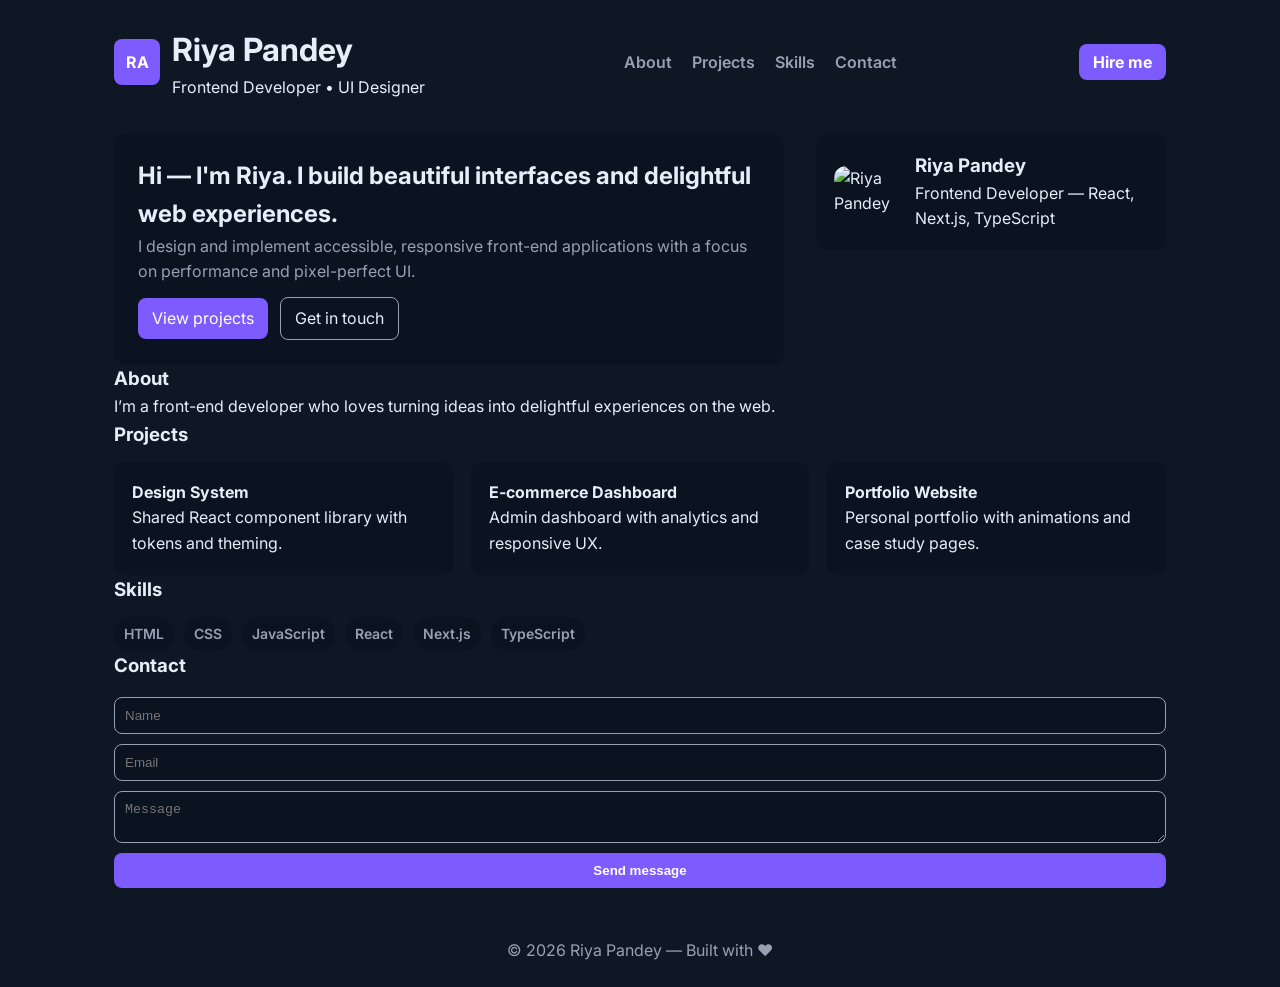
==== Portfolio/index.html @ f3c7619e "portofolio" ====
<!doctype html>
<html lang="en">
<head>
  <meta charset="utf-8" />
  <meta name="viewport" content="width=device-width,initial-scale=1" />
  <title>Riya Pandey — Portfolio</title>

  <link href="https://fonts.googleapis.com/css2?family=Inter:wght@300;400;600;700;800&display=swap" rel="stylesheet">
  <link rel="stylesheet" href="styles.css">
  <link rel="JavaScript" href="script.js">
</head>
<body>
  <div class="container">
    <header>
      <a class="brand" href="#">
        <div class="logo">RA</div>
        <div>
          <h1>Riya Pandey</h1>
          <p>Frontend Developer • UI Designer</p>
        </div>
      </a>

      <nav>
        <a href="#about">About</a>
        <a href="#projects">Projects</a>
        <a href="#skills">Skills</a>
        <a href="#contact">Contact</a>
      </nav>

      <div class="header-actions">
        <button class="menu-btn" id="menuBtn">☰</button>
        <a class="cta" href="#contact">Hire me</a>
        <button id="themeToggle" class="menu-btn">🌗</button>
      </div>
    </header>

    <main>
      <section class="hero" id="home">
        <div class="hero-left">
          <div class="hero-card">
            <h2>Hi — I'm Riya. I build beautiful interfaces and delightful web experiences.</h2>
            <p class="subtitle">I design and implement accessible, responsive front-end applications with a focus on performance and pixel-perfect UI.</p>
            <div class="actions">
              <a class="btn" href="#projects">View projects</a>
              <a class="btn secondary" href="#contact">Get in touch</a>
            </div>
          </div>
        </div>

        <aside>
          <div class="profile">
            <div class="avatar">
              <img src="avatar.jpg" alt="Riya Pandey">
            </div>
            <div class="profile-info">
              <h3>Riya Pandey</h3>
              <p>Frontend Developer — React, Next.js, TypeScript</p>
            </div>
          </div>
        </aside>
      </section>

      <section id="about">
        <h3>About</h3>
        <p>I’m a front-end developer who loves turning ideas into delightful experiences on the web.</p>
      </section>

      <section id="projects">
        <h3>Projects</h3>
        <div class="projects">
          <article class="project">
            <h4>Design System</h4>
            <p>Shared React component library with tokens and theming.</p>
          </article>

          <article class="project">
            <h4>E-commerce Dashboard</h4>
            <p>Admin dashboard with analytics and responsive UX.</p>
          </article>

          <article class="project">
            <h4>Portfolio Website</h4>
            <p>Personal portfolio with animations and case study pages.</p>
          </article>
        </div>
      </section>

      <section id="skills">
        <h3>Skills</h3>
        <div class="skills">
          <span class="chip">HTML</span>
          <span class="chip">CSS</span>
          <span class="chip">JavaScript</span>
          <span class="chip">React</span>
          <span class="chip">Next.js</span>
          <span class="chip">TypeScript</span>
        </div>
      </section>

      <section id="contact">
        <h3>Contact</h3>
        <form id="contactForm">
          <input id="name" placeholder="Name" required>
          <input id="email" type="email" placeholder="Email" required>
          <textarea id="message" placeholder="Message" required></textarea>
          <button id="submitBtn" class="submit">Send message</button>
          <div id="formStatus"></div>
        </form>
      </section>

      <footer>
        © <span id="year"></span> Riya Pandey — Built with ❤️
      </footer>
    </main>
  </div>

  <div id="mobileNav" class="mobile-nav hidden">
    <button id="menuClose" class="menu-btn">✕</button>
    <a href="#about" class="mobile-link">About</a>
    <a href="#projects" class="mobile-link">Projects</a>
    <a href="#skills" class="mobile-link">Skills</a>
    <a href="#contact" class="mobile-link">Contact</a>
  </div>

  <script src="script.js"></script>
</body>
</html>
---- Portfolio/styles.css ----
:root {
  --bg: #0f1724;
  --text: #e6eef8;
  --muted: #98a0b3;
  --accent: #7c5cff;
  --card: #0b1220;
}

html.light {
  --bg: #f7f9fc;
  --text: #061024;
  --muted: #6b7280;
  --accent: #6b46ff;
  --card: #ffffff;
}

* { box-sizing: border-box; margin: 0; padding: 0; }

body {
  background: var(--bg);
  color: var(--text);
  font-family: "Inter", sans-serif;
  line-height: 1.6;
}

.container {
  max-width: 1100px;
  margin: 0 auto;
  padding: 24px;
}

header {
  display: flex;
  justify-content: space-between;
  align-items: center;
}

.logo {
  width: 46px;
  height: 46px;
  background: var(--accent);
  border-radius: 8px;
  color: white;
  display: grid;
  place-items: center;
  font-weight: bold;
}

.brand {
  display: flex;
  gap: 12px;
  align-items: center;
  text-decoration: none;
  color: var(--text);
}

nav a {
  color: var(--muted);
  text-decoration: none;
  margin-left: 16px;
  font-weight: 600;
}

nav a:hover {
  color: var(--text);
}

.cta {
  background: var(--accent);
  color: white;
  text-decoration: none;
  padding: 8px 14px;
  border-radius: 8px;
  font-weight: bold;
}

.hero {
  display: grid;
  grid-template-columns: 1fr 350px;
  gap: 32px;
  margin-top: 32px;
}

.hero-card {
  background: var(--card);
  padding: 24px;
  border-radius: 12px;
}

.subtitle {
  color: var(--muted);
}

.actions {
  margin-top: 12px;
}

.btn {
  background: var(--accent);
  color: white;
  text-decoration: none;
  padding: 8px 14px;
  border-radius: 8px;
  margin-right: 8px;
  display: inline-block;
}

.btn.secondary {
  background: transparent;
  border: 1px solid var(--muted);
  color: var(--text);
}

.profile {
  background: var(--card);
  border-radius: 12px;
  padding: 18px;
  display: flex;
  align-items: center;
  gap: 12px;
}

.avatar img {
  width: 100px;
  height: 100px;
  border-radius: 12px;
  object-fit: cover;
}

.projects {
  display: grid;
  grid-template-columns: repeat(auto-fit, minmax(260px, 1fr));
  gap: 18px;
  margin-top: 12px;
}

.project {
  background: var(--card);
  padding: 18px;
  border-radius: 12px;
}

.skills {
  display: flex;
  flex-wrap: wrap;
  gap: 10px;
  margin-top: 12px;
}

.chip {
  background: var(--card);
  color: var(--muted);
  border-radius: 999px;
  padding: 6px 10px;
  font-weight: 600;
  font-size: 14px;
}

form {
  margin-top: 16px;
  display: flex;
  flex-direction: column;
  gap: 10px;
}

input, textarea {
  background: var(--card);
  border: 1px solid var(--muted);
  border-radius: 8px;
  padding: 10px;
  color: var(--text);
}

.submit {
  background: var(--accent);
  color: white;
  border: none;
  padding: 10px;
  border-radius: 8px;
  font-weight: bold;
}

footer {
  margin-top: 40px;
  text-align: center;
  color: var(--muted);
}

.menu-btn {
  background: none;
  border: 1px solid var(--muted);
  color: var(--text);
  padding: 6px 10px;
  border-radius: 6px;
  cursor: pointer;
  display: none;
}

.mobile-nav {
  position: fixed;
  inset: 0;
  background: rgba(0, 0, 0, 0.9);
  color: white;
  display: flex;
  flex-direction: column;
  gap: 18px;
  align-items: center;
  justify-content: center;
}

.hidden {
  display: none;
}

@media (max-width: 800px) {
  nav { display: none; }
  .menu-btn { display: inline-block; }
  .hero { grid-template-columns: 1fr; }
}
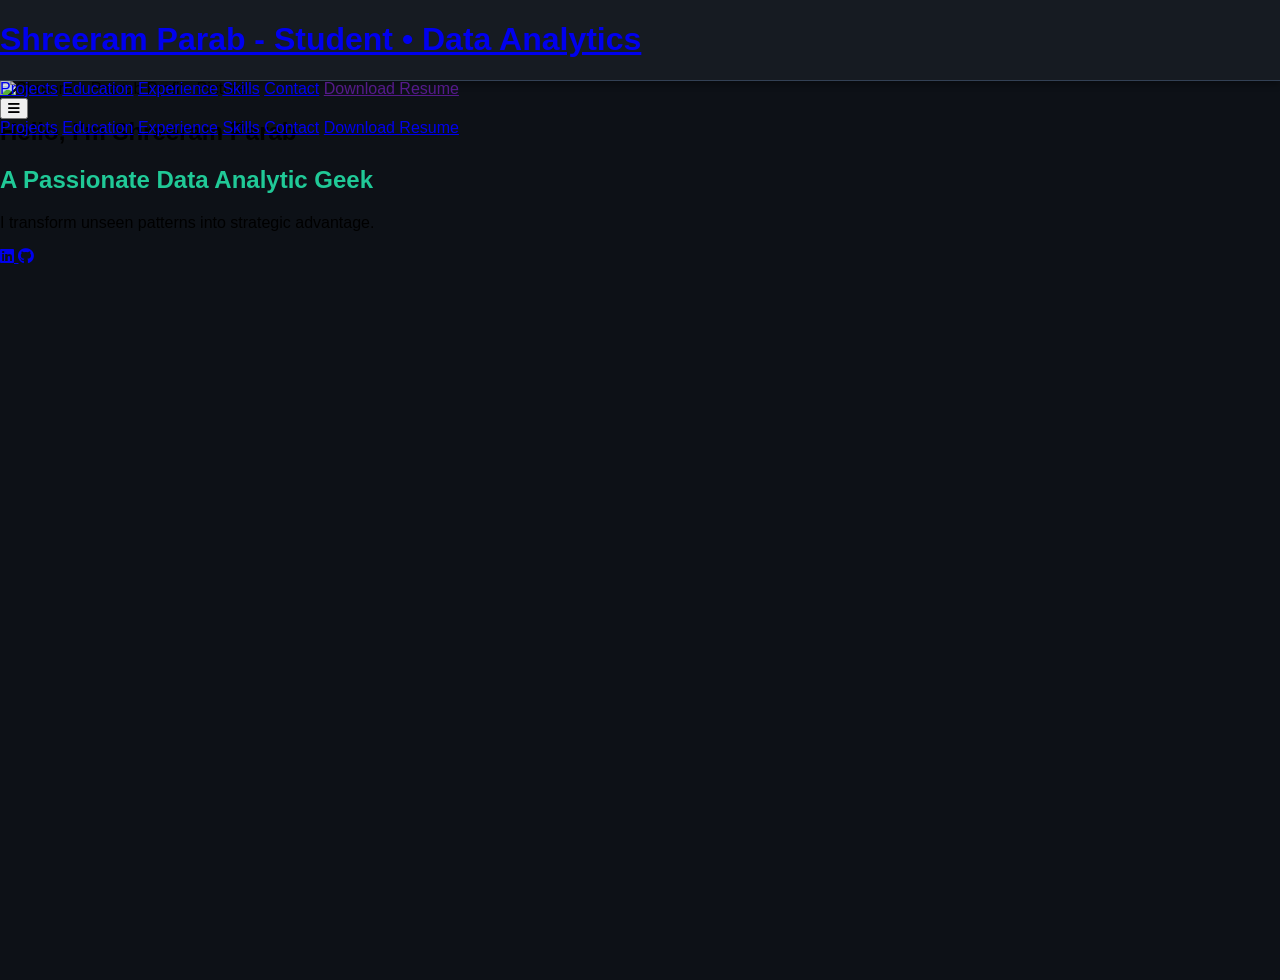
==== commit 3706537f: "okay" ====
--- a/Portfolio/index.html
+++ b/Portfolio/index.html
@@ -1,127 +1,421 @@
-<!doctype html>
+<!DOCTYPE html>
 <html lang="en">
 <head>
-  <meta charset="utf-8" />
-  <meta name="viewport" content="width=device-width,initial-scale=1" />
-  <title>Riya Pandey — Portfolio</title>
-
-  <link href="https://fonts.googleapis.com/css2?family=Inter:wght@300;400;600;700;800&display=swap" rel="stylesheet">
-  <link rel="stylesheet" href="styles.css">
-  <link rel="JavaScript" href="script.js">
+    <meta charset="UTF-8">
+    <meta name="viewport" content="width=device-width, initial-scale=1.0">
+    <title>Shreeram Parab</title>
+    <!-- Tailwind CDN for styling -->
+    <script src="https://cdn.tailwindcss.com"></script>
+    <!-- Load Font Awesome for icons -->
+    <link rel="stylesheet" href="https://cdnjs.cloudflare.com/ajax/libs/font-awesome/6.5.2/css/all.min.css">
+    <style>
+        /* Apply Inter font, smooth scrolling, and ensure full height capability */
+        html, body {
+            height: 100%;
+            margin: 0;
+            padding: 0;
+        }
+        body {
+            font-family: 'Inter', sans-serif;
+            scroll-behavior: smooth;
+            background-color: #0d1117; /* Base background for safety */
+            overflow: hidden; /* Prevent body scroll */
+        }
+
+        /* Defines the fixed header position */
+        .fixed-header {
+            position: fixed;
+            top: 0;
+            left: 0;
+            right: 0;
+            z-index: 20;
+            height: 5rem; /* Matches header height */
+            background-color: #161b22; 
+            border-bottom: 1px solid #334155;
+            box-shadow: 0 4px 6px rgba(0, 0, 0, 0.3);
+        }
+
+        /* Defines the main scrollable content area */
+        .content-container {
+            /* Start content 5rem (header height) below the top */
+            margin-top: 5rem;
+            height: calc(100vh - 5rem);
+            overflow-y: auto; /* This is where the scroll happens */
+            background-color: #0d1117; /* Main background color for content */
+            scroll-behavior: smooth;
+        }
+
+        /* Fix for Anchor Links: When scrolling to an ID, the content will start 5rem down */
+        .content-container section[id] {
+            scroll-margin-top: 5rem; 
+        }
+
+        /* Custom card style for a clean, modern look (secondary color from Dash) */
+        .portfolio-card {
+            background-color: #1e293b; /* A dark slate blue */
+            box-shadow: 0 6px 10px rgba(0, 0, 0, 0.4);
+            transition: transform 0.3s ease, box-shadow 0.3s ease;
+            border: 1px solid #334155; /* Subtle border */
+        }
+        /* Hover effect for cards */
+        .hover-lift:hover {
+            transform: translateY(-4px);
+            box-shadow: 0 10px 15px rgba(0, 0, 0, 0.5);
+        }
+        /* Custom primary color to match Dash's 'info' (a bright teal/cyan) */
+        .text-info-primary {
+            color: #20c997; 
+        }
+        
+        /* Hero section will fill the remaining height of the viewport */
+        #hero {
+            min-height: calc(100vh - 5rem);
+        }
+        
+        /* All subsequent sections only need min-h-screen to maintain the "full page" feel */
+        section:not(#hero) {
+            min-height: 100vh;
+        }
+
+        /* Styling for the scrollbar */
+        .content-container::-webkit-scrollbar {
+            width: 8px;
+        }
+        .content-container::-webkit-scrollbar-thumb {
+            background-color: #334155;
+            border-radius: 10px;
+        }
+    </style>
 </head>
-<body>
-  <div class="container">
-    <header>
-      <a class="brand" href="#">
-        <div class="logo">RA</div>
-        <div>
-          <h1>Riya Pandey</h1>
-          <p>Frontend Developer • UI Designer</p>
+<body class="text-gray-200">
+
+    <!-- Header / Navbar Section (FIXED TOP) -->
+    <header id="home" class="fixed-header">
+        <div class="max-w-7xl mx-auto px-4 sm:px-6 lg:px-8 py-4 flex justify-between items-center h-full">
+            <!-- Navbar Brand: Links to the Hero section -->
+            <a href="#hero" id="home-link" class="hover:text-teal-300 transition-colors">
+                <h1 class="text-xl font-bold text-teal-400">Shreeram Parab - Student • Data Analytics</h1>
+            </a>
+            
+            <!-- Desktop Navigation Links -->
+            <nav class="hidden md:flex space-x-6 items-center">
+                <a href="#projects" class="text-gray-300 hover:text-teal-400 transition-colors font-medium">Projects</a>
+                <a href="#education" class="text-gray-300 hover:text-teal-400 transition-colors font-medium">Education</a>
+                <a href="#experience" class="text-gray-300 hover:text-teal-400 transition-colors font-medium">Experience</a>
+                <a href="#skills" class="text-gray-300 hover:text-teal-400 transition-colors font-medium">Skills</a>
+                <a href="#about-contact" class="text-gray-300 hover:text-teal-400 transition-colors font-medium">Contact</a>
+                <!-- Resume Button -->
+                <a href="" download="Shreeram_Parab_Resume.pdf"
+                    class="bg-teal-600 text-white font-semibold py-2 px-4 rounded-full hover:bg-teal-500 transition-all hover-lift text-sm">
+                    Download Resume
+                </a>
+            </nav>
+            
+            <!-- Mobile Menu Button -->
+            <button id="mobile-menu-button" class="md:hidden text-gray-300 hover:text-teal-400">
+                <i class="fas fa-bars text-xl"></i>
+            </button>
         </div>
-      </a>
-
-      <nav>
-        <a href="#about">About</a>
-        <a href="#projects">Projects</a>
-        <a href="#skills">Skills</a>
-        <a href="#contact">Contact</a>
-      </nav>
-
-      <div class="header-actions">
-        <button class="menu-btn" id="menuBtn">☰</button>
-        <a class="cta" href="#contact">Hire me</a>
-        <button id="themeToggle" class="menu-btn">🌗</button>
-      </div>
+        
+        <!-- Mobile Menu Dropdown -->
+        <div id="mobile-menu" class="hidden md:hidden px-4 pb-4 space-y-2 text-center border-t border-gray-700 bg-[#161b22]">
+            <a href="#projects" class="block py-2 text-gray-300 hover:bg-gray-700 rounded transition-colors">Projects</a>
+            <a href="#education" class="block py-2 text-gray-300 hover:bg-gray-700 rounded transition-colors">Education</a>
+            <a href="#experience" class="block py-2 text-gray-300 hover:bg-gray-700 rounded transition-colors">Experience</a>
+            <a href="#skills" class="block py-2 text-gray-300 hover:bg-gray-700 rounded transition-colors">Skills</a>
+            <a href="#about-contact" class="block py-2 text-gray-300 hover:bg-gray-700 rounded transition-colors">Contact</a>
+            <a href="./assets/Rutuja_More_Resume.pdf" download="Rutuja_More_Resume.pdf"
+                class="block py-2 bg-teal-600 text-white font-semibold rounded hover:bg-teal-500 transition-all mt-2">
+                Download Resume
+            </a>
+        </div>
     </header>
 
-    <main>
-      <section class="hero" id="home">
-        <div class="hero-left">
-          <div class="hero-card">
-            <h2>Hi — I'm Riya. I build beautiful interfaces and delightful web experiences.</h2>
-            <p class="subtitle">I design and implement accessible, responsive front-end applications with a focus on performance and pixel-perfect UI.</p>
-            <div class="actions">
-              <a class="btn" href="#projects">View projects</a>
-              <a class="btn secondary" href="#contact">Get in touch</a>
+    <!-- Main Scrollable Content Container -->
+    <div class="content-container">
+
+        <main>
+
+            <!-- 1. Hero Section (ID: hero) - Full Viewport Height minus Header Height -->
+            <section id="hero" class="min-h-[calc(100vh-5rem)] bg-[#0d1117] flex items-center justify-center p-4"> 
+                
+                <div class="max-w-7xl mx-auto w-full flex flex-col md:grid md:grid-cols-12 gap-6 md:gap-10 items-center justify-center py-10">
+                    
+                    <!-- Image Column (Right Aligned on Desktop, Top of Content on Mobile) -->
+                    <div class="md:col-span-5 order-1 md:order-2 flex justify-center md:justify-end py-6 md:py-0">
+                        <img 
+                            src="./assets/Image.jpeg" 
+                            onerror="this.onerror=null; this.src='https://placehold.co/224x224/1e2b3e/cccccc?text=Profile+Image';" 
+                            alt="Shreeram Paarab Profile Picture" 
+                            class="w-56 h-56 md:w-72 md:h-72 object-cover rounded-full border-4 border-info-primary shadow-xl"
+                        >
+                    </div>
+
+                    <!-- Text/Logos Column (Left Aligned on Desktop) -->
+                    <div class="md:col-span-7 space-y-4 order-2 md:order-1 text-center md:text-left">
+                        <h1 class="text-4xl sm:text-6xl font-extrabold text-white">Hello, I'm Shreeram Parab</h1>
+                        <h2 class="text-2xl sm:text-3xl font-semibold text-info-primary mb-4">A Passionate Data Analytic Geek</h2>
+                        
+                        <!-- FIX: Explicitly centered text on mobile for better appearance -->
+                        <p class="text-lg text-gray-400 leading-relaxed max-w-xl mx-auto md:mx-0 text-center md:text-left">
+                            I transform unseen patterns into strategic advantage.
+                        </p>
+                        
+                        <!-- Social Links -->
+                        <div class="flex flex-wrap gap-5 pt-6 justify-center md:justify-start">
+                            <!-- LinkedIn -->
+                            <a href="https://www.linkedin.com/in/shreeram-parab-90a14a377/" target="_blank" aria-label="LinkedIn" class="text-[#0a66c2] hover:text-teal-400 transition-colors">
+                                <i class="fab fa-linkedin text-3xl"></i>
+                            </a> 
+                            <!-- GitHub -->
+                            <a href="https://github.com/shreeramparab" target="_blank" aria-label="GitHub" class="text-white hover:text-teal-400 transition-colors">
+                                <i class="fab fa-github text-3xl"></i>
+                            </a> 
+                        </div>
+                    </div>
+                </div>
+            </section>
+
+
+            <!-- 2. Projects Section (ID: projects) -->
+            <section id="projects" class="min-h-screen bg-[#1e1e2f] flex items-center justify-center p-4">
+                <!-- FIX: Reduced vertical padding on mobile (py-10) -->
+                <div class="max-w-7xl mx-auto w-full py-10 md:py-20">
+                    <h2 class="text-4xl font-extrabold text-info-primary mb-10 text-center">Projects</h2>
+                    <div class="grid grid-cols-1 md:grid-cols-2 lg:grid-cols-3 gap-8">
+                        
+                        <!-- Project Card 1: Cafe Sales Dashboard -->
+                        <div class="portfolio-card p-6 rounded-xl hover-lift flex flex-col justify-between">
+                            <div>
+                                <h3 class="text-xl font-semibold text-teal-400 mb-3 border-b border-gray-600 pb-2">Cafe Sales Dashboard in Excel</h3>
+                                <!-- FIX: Removed text-justify and reduced mb-4 to mb-2 for tighter spacing -->
+                                <p class="text-gray-400 mb-2 text-sm leading-normal text-left">
+                                    Built an interactive Excel Cafe Sales Dashboard by cleaning raw sales data, creating calculated fields, analyzing trends with PivotTables, and visualizing monthly revenue, top categories, payment mix, and average order value using charts and slicers in a cafe-themed layout.
+                                </p>
+                            </div>
+                            <a href="./assets/cafe-sales.png" target="_blank" 
+                                class="mt-4 inline-block bg-teal-600 text-white font-semibold py-2 px-4 rounded hover:bg-teal-500 transition-colors text-center text-sm">
+                                View Dashboard Image
+                            </a>
+                        </div>
+                        
+                        <!-- NEW Project Card 2: Upcoming Project -->
+                        <div class="portfolio-card p-6 rounded-xl flex flex-col justify-between text-center border-dashed border-2 border-teal-600">
+                            <div>
+                                <h3 class="text-xl font-semibold text-teal-400 mb-3 border-b border-gray-600 pb-2">Upcoming Project</h3>
+                                <p class="text-gray-400 mb-4 text-sm leading-relaxed text-center py-8">
+                                    <i class="fas fa-hammer text-4xl text-teal-500 mb-4 opacity-75"></i><br>
+                                    Stay Tuned! Building something exciting...
+                                </p>
+                            </div>
+                            <button disabled
+                                class="mt-4 inline-block bg-gray-700 text-gray-400 font-semibold py-2 px-4 rounded text-center text-sm cursor-not-allowed">
+                                In Progress
+                            </button>
+                        </div>
+                        
+                        <!-- NEW Project Card 3: Upcoming Project -->
+                        <div class="portfolio-card p-6 rounded-xl flex flex-col justify-between text-center border-dashed border-2 border-teal-600">
+                            <div>
+                                <h3 class="text-xl font-semibold text-teal-400 mb-3 border-b border-gray-600 pb-2">Upcoming Project</h3>
+                                <p class="text-gray-400 mb-4 text-sm leading-relaxed text-center py-8">
+                                    <i class="fas fa-chart-line text-4xl text-teal-500 mb-4 opacity-75"></i><br>
+                                    Stay Tuned! Building something exciting...
+                                </p>
+                            </div>
+                            <button disabled
+                                class="mt-4 inline-block bg-gray-700 text-gray-400 font-semibold py-2 px-4 rounded text-center text-sm cursor-not-allowed">
+                                In Progress
+                            </button>
+                        </div>
+                    </div>
+                </div>
+            </section>
+
+            <!-- 3. Education Section (ID: education) -->
+            <section id="education" class="min-h-screen bg-[#0d1117] flex items-center justify-center p-4">
+                <!-- FIX: Reduced vertical padding on mobile (py-10) -->
+                <div class="max-w-7xl mx-auto w-full py-10 md:py-20">
+                    <h2 class="text-4xl font-extrabold text-white mb-10 text-center">Education</h2>
+                    <div class="grid grid-cols-1 md:grid-cols-2 gap-8">
+                        
+                        <!-- MS Card -->
+                        <div class="portfolio-card p-6 rounded-xl hover-lift">
+                            <h3 class="text-xl font-semibold text-info-primary mb-1 text-left">Master of Science in Data Analytics</h3>
+                            <p class="text-sm text-gray-500 mb-4 text-left">University of Mumbai (2025 - 2027)</p>
+                            <!-- FIX: Removed sm:space-y-2 and text-justify for tighter, left-aligned bullet points -->
+                            <ul class="list-disc list-outside ml-6 text-gray-400 space-y-1 text-sm text-left">
+                                <li>Specialization in Time Series Analysis, Machine Learning, Deep Learning, and Data Visualization. Coursework includes Regression, Statistical Methods, Data Mining, and NLP.</li>
+                            </ul>
+                        </div>
+
+                        <!-- B.Tech Card -->
+                        <div class="portfolio-card p-6 rounded-xl hover-lift">
+                            <h3 class="text-xl font-semibold text-info-primary mb-1 text-left">Bachelor of Technology in Information Technology </h3>
+                            <p class="text-sm text-gray-500 mb-4 text-left">Model College Of Science & Commerce (2022-2025) </p>
+                            <!-- FIX: Removed sm:space-y-2 and text-justify for tighter, left-aligned bullet points -->
+                            <ul class="list-disc list-outside ml-6 text-gray-400 space-y-1 text-sm text-left">
+                                <li>Specialization in Information Technology and Software Development.</li>
+                                <li>Gained hands-on experience through practical projects and real-world applications.</li>
+                            </ul>
+                        </div>
+                    </div>
+                </div>
+            </section>
+            <!-- 4. Experience Section (ID: experience)
+            <section id="experience" class="min-h-screen bg-[#1e1e2f] flex items-center justify-center p-4">
+                <div class="max-w-7xl mx-auto w-full py-10 md:py-20">
+                    <h2 class="text-4xl font-extrabold text-info-primary mb-10 text-center">Experience</h2>
+                    <div class="max-w-4xl mx-auto">
+                        <div class="portfolio-card p-8 rounded-xl hover-lift">
+                            <h3 class="text-2xl font-semibold text-info-primary text-left">Senior Data Analyst</h3>
+                            <p class="text-sm text-gray-500 mb-4 text-left">Skandha Media Services Pvt Ltd. (2023 - 2025)</p>
+                            <ul class="list-disc list-outside ml-6 text-gray-400 space-y-2 text-base text-left">
+                                <li>Led a team of 3 analysts, working with different sports clients using multiple tools, improving project delivery efficiency by 20%.</li>
+                                <li>Developed real-time dashboards using ELK Stack, Grafana, and Datadog, increasing ad compliance tracking accuracy by 95%.</li>
+                                <li>Automated reporting processes with Python, reducing manual effort by 40% and improving operational efficiency.</li>
+                            </ul>
+                        </div>
+                    </div>
+                </div>
+            </section> -->
+            
+            <!-- 5. Skills Section (ID: skills) -->
+            <section id="skills" class="min-h-screen bg-[#0d1117] flex items-center justify-center p-4">
+                <!-- FIX: Reduced vertical padding on mobile (py-10) -->
+                <div class="max-w-7xl mx-auto w-full py-10 md:py-20">
+                    <h2 class="text-4xl font-extrabold text-white mb-10 text-center">Skills</h2>
+                    <div class="grid grid-cols-1 md:grid-cols-2 gap-8">
+                        
+                        <!-- Technical Expertise Card -->
+                        <div class="portfolio-card p-6 rounded-xl hover-lift">
+                            <h3 class="text-xl font-semibold text-info-primary mb-4 border-b border-gray-600 pb-2 text-left">Technical Expertise</h3>
+                            <div class="flex flex-wrap gap-2">
+                                <span class="px-3 py-1 bg-teal-800/70 text-white font-medium rounded-full text-sm">Excel</span>
+                                <span class="px-3 py-1 bg-teal-800/70 text-white font-medium rounded-full text-sm">MySQL</span>
+                                <span class="px-3 py-1 bg-teal-800/70 text-white font-medium rounded-full text-sm">Power BI</span>
+                                <span class="px-3 py-1 bg-teal-800/70 text-white font-medium rounded-full text-sm">Python (Pandas, NumPy, Matplotlib)</span>
+                            <!--<span class="px-3 py-1 bg-teal-800/70 text-white font-medium rounded-full text-sm">ELK Stack (Elasticsearch, Logstash, Kibana)</span>
+                                <span class="px-3 py-1 bg-teal-800/70 text-white font-medium rounded-full text-sm">Linux (Ubuntu)</span>
+                                <span class="px-3 py-1 bg-teal-800/70 text-white font-medium rounded-full text-sm">Grafana</span>
+                                <span class="px-3 py-1 bg-teal-800/70 text-white font-medium rounded-full text-sm">Datadog</span>-->
+                            </div>
+                        </div>
+
+                        <!-- Methodology & Concepts Card -->
+                        <div class="portfolio-card p-6 rounded-xl hover-lift">
+                            <h3 class="text-xl font-semibold text-info-primary mb-4 border-b border-gray-600 pb-2 text-left">Methodology & Concepts</h3>
+                            <div class="flex flex-wrap gap-2">
+                                <span class="px-3 py-1 bg-yellow-700/70 text-white font-medium rounded-full text-sm">Data Analysis, Cleaning & Preprocessing</span>
+                                <span class="px-3 py-1 bg-yellow-700/70 text-white font-medium rounded-full text-sm">Statistical & Predictive Modeling</span>
+                                <span class="px-3 py-1 bg-yellow-700/70 text-white font-medium rounded-full text-sm">Machine Learning & Data Mining</span>
+                                <span class="px-3 py-1 bg-yellow-700/70 text-white font-medium rounded-full text-sm">Business Insights & Decision Support</span>
+                            </div>
+                        </div>
+                    </div>
+                </div>
+            </section>
+
+            <!-- 6. About & Contact Section (ID: about-contact) -->
+            <section id="about-contact" class="min-h-screen bg-[#1e1e2f] flex items-center justify-center p-4">
+                <!-- FIX: Reduced vertical padding on mobile (py-10) and inner card spacing -->
+                <div class="max-w-4xl mx-auto w-full py-10 md:py-20 portfolio-card p-4 sm:p-8 rounded-xl shadow-2xl">
+                    
+                    <h2 class="text-4xl font-extrabold text-info-primary mb-10 text-center">About Me & Contact</h2>
+
+                    <h3 class="text-2xl font-semibold text-info-primary mb-3 text-left">About Me</h3>
+                    <!-- FIX: Removed text-justify and reduced bottom margin/padding for better density -->
+                    <p class="text-gray-300 leading-relaxed mb-4 border-b border-gray-600 pb-4 text-left">
+                        Hello, I’m Shreeram Parab, a passionate Data Analyst geek. During my college days, I was exploring different fields to find my true interest, and in my final year, a subject on Business Intelligence sparked my curiosity. Through practical projects and hands-on work, I discovered my passion for analyzing data and turning it into actionable insights. Since then, I have focused on building my expertise in data analytics, working on real-world projects, and understanding the critical role data plays in decision-making. Currently, I am pursuing a Master of Science in Data Analytics from Mumbai University to further enhance my skills and knowledge in the field.
+                    </p>
+                    
+                    <h3 class="text-2xl font-semibold text-info-primary mb-4 text-left">Contact</h3>
+                    
+                    <!-- Contact Information -->
+                    <div class="space-y-2">
+                        <!-- Mobile Number -->
+                        <p class="flex items-center text-gray-300">
+                            <i class="fas fa-phone-alt text-info-primary text-xl w-6"></i>
+                            <a href="tel:+918451962848" class="hover:text-white transition-colors text-lg ml-2">+91 8451962848</a>
+                        </p>
+                        
+                        <!-- Email -->
+                        <p class="flex items-center text-gray-300">
+                            <i class="fas fa-envelope text-info-primary text-xl w-6"></i>
+                            <a href="mailto:shreeramparab18@gmail.com" class="hover:text-white transition-colors text-lg ml-2">shreeramparab18@gmail.com</a>
+                        </p>
+                        
+                        <!-- Location -->
+                        <p class="flex items-center text-gray-300">
+                            <i class="fas fa-map-marker-alt text-info-primary text-xl w-6"></i>
+                            <span class="text-lg ml-2">Mumbai, Maharashtra</span>
+                        </p>
+                    </div>
+                </div>
+            </section>
+
+        </main>
+
+        <!-- Footer (Standard Height) -->
+        <footer class="bg-[#161b22] border-t border-gray-700/50">
+            <div class="max-w-7xl mx-auto px-4 sm:px-6 lg:px-8 py-6 text-center text-gray-400 text-sm">
+                &copy; Shreeram Parab. All rights reserved.
             </div>
-          </div>
-        </div>
-
-        <aside>
-          <div class="profile">
-            <div class="avatar">
-              <img src="avatar.jpg" alt="Riya Pandey">
-            </div>
-            <div class="profile-info">
-              <h3>Riya Pandey</h3>
-              <p>Frontend Developer — React, Next.js, TypeScript</p>
-            </div>
-          </div>
-        </aside>
-      </section>
-
-      <section id="about">
-        <h3>About</h3>
-        <p>I’m a front-end developer who loves turning ideas into delightful experiences on the web.</p>
-      </section>
-
-      <section id="projects">
-        <h3>Projects</h3>
-        <div class="projects">
-          <article class="project">
-            <h4>Design System</h4>
-            <p>Shared React component library with tokens and theming.</p>
-          </article>
-
-          <article class="project">
-            <h4>E-commerce Dashboard</h4>
-            <p>Admin dashboard with analytics and responsive UX.</p>
-          </article>
-
-          <article class="project">
-            <h4>Portfolio Website</h4>
-            <p>Personal portfolio with animations and case study pages.</p>
-          </article>
-        </div>
-      </section>
-
-      <section id="skills">
-        <h3>Skills</h3>
-        <div class="skills">
-          <span class="chip">HTML</span>
-          <span class="chip">CSS</span>
-          <span class="chip">JavaScript</span>
-          <span class="chip">React</span>
-          <span class="chip">Next.js</span>
-          <span class="chip">TypeScript</span>
-        </div>
-      </section>
-
-      <section id="contact">
-        <h3>Contact</h3>
-        <form id="contactForm">
-          <input id="name" placeholder="Name" required>
-          <input id="email" type="email" placeholder="Email" required>
-          <textarea id="message" placeholder="Message" required></textarea>
-          <button id="submitBtn" class="submit">Send message</button>
-          <div id="formStatus"></div>
-        </form>
-      </section>
-
-      <footer>
-        © <span id="year"></span> Riya Pandey — Built with ❤️
-      </footer>
-    </main>
-  </div>
-
-  <div id="mobileNav" class="mobile-nav hidden">
-    <button id="menuClose" class="menu-btn">✕</button>
-    <a href="#about" class="mobile-link">About</a>
-    <a href="#projects" class="mobile-link">Projects</a>
-    <a href="#skills" class="mobile-link">Skills</a>
-    <a href="#contact" class="mobile-link">Contact</a>
-  </div>
-
-  <script src="script.js"></script>
+        </footer>
+
+    </div> <!-- End of content-container -->
+    
+    <!-- JavaScript for Mobile Menu Toggle and Smooth Scrolling -->
+    <script>
+        const container = document.querySelector('.content-container');
+        const mobileMenu = document.getElementById('mobile-menu');
+
+        // Toggles the mobile menu on click
+        document.getElementById('mobile-menu-button').addEventListener('click', function() {
+            mobileMenu.classList.toggle('hidden');
+        });
+        
+        // Closes the mobile menu when a navigation link is clicked
+        document.querySelectorAll('#mobile-menu a').forEach(item => {
+            item.addEventListener('click', () => {
+                mobileMenu.classList.add('hidden');
+            });
+        });
+
+        // Universal Smooth Scrolling Logic for all internal anchor links
+        document.querySelectorAll('a[href^="#"]').forEach(anchor => {
+            anchor.addEventListener('click', function (e) {
+                // Check if the link is only for the Resume download button and skip if it is a download link.
+                if (this.getAttribute('download')) return;
+
+                e.preventDefault();
+                const targetId = this.getAttribute('href');
+                
+                if (targetId === '#hero') {
+                    // For the #hero link, scroll the container to the very top (0)
+                    container.scrollTo({
+                        top: 0,
+                        behavior: 'smooth'
+                    });
+                    return;
+                }
+                
+                const targetElement = document.querySelector(targetId);
+                
+                if (targetElement && container) {
+                    // Calculate the position relative to the container.
+                    // targetElement.offsetTop is the distance from the top of the content-container to the section.
+                    // We manually subtract 80px (5rem) which is the scroll-margin-top value
+                    const offset = targetElement.offsetTop - 80; // 5rem * 16px/rem = 80px
+
+                    container.scrollTo({
+                        top: offset,
+                        behavior: 'smooth'
+                    });
+                }
+            });
+        });
+    </script>
+
 </body>
-</html>
+</html>
